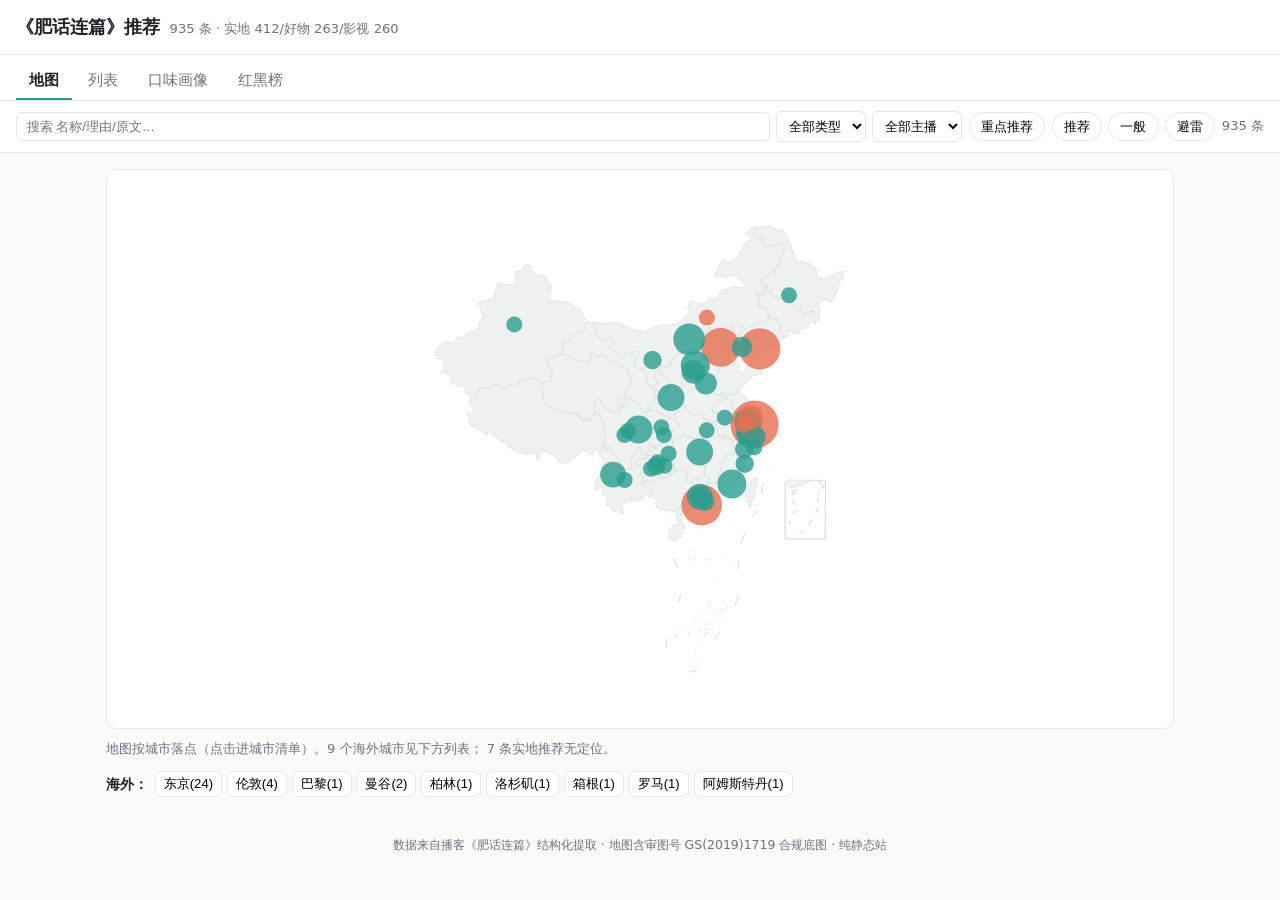
==== web/index.html @ 92eb1fad "fix(web): 本地 vendor echarts/alpine,弃用 CDN(国内网络打不开) 用户经 tailscale 访问报 'echarts is not defined' —— jsd" ====
<!DOCTYPE html>
<html lang="zh-CN">
<head>
  <meta charset="UTF-8" />
  <meta name="viewport" content="width=device-width, initial-scale=1.0" />
  <title>《肥话连篇》推荐地图</title>
  <link rel="stylesheet" href="./styles.css" />
  <!-- 成熟库，本地 vendor（不依赖 CDN，运行时零第三方，国内网络可用）。
       app.js 必须在 Alpine 之前定义 window.feihua，否则 Alpine 自启动的微任务
       会先于 app.js 执行，导致 "feihua is not defined"。 -->
  <script src="./vendor/echarts.min.js" defer></script>
  <script src="./app.js" defer></script>
  <script src="./vendor/alpine.min.js" defer></script>
</head>
<body>
<div id="app" x-data="feihua()" x-init="init()">

  <header class="topbar">
    <h1>《肥话连篇》推荐</h1>
    <span class="sub" x-text="headline"></span>
  </header>

  <!-- 加载/错误态 -->
  <template x-if="loadError">
    <div class="banner err" x-text="loadError"></div>
  </template>

  <nav class="tabs">
    <template x-for="t in tabs" :key="t.k">
      <button :class="{active: tab===t.k}" @click="setTab(t.k)" x-text="t.label"></button>
    </template>
  </nav>

  <!-- 过滤器（跨 tab 共享） -->
  <section class="filters" x-show="!loading">
    <input type="search" placeholder="搜索 名称/理由/原文…" x-model="filters.q" />
    <select x-model="filters.category">
      <option value="">全部类型</option>
      <option value="place">实地</option>
      <option value="product">好物</option>
      <option value="media">影视剧</option>
    </select>
    <select x-model="filters.recommender">
      <option value="">全部主播</option>
      <template x-for="r in recommenders" :key="r"><option :value="r" x-text="r"></option></template>
    </select>
    <template x-for="v in verdicts" :key="v.k">
      <button class="chip" :class="{on: filters.verdicts.includes(v.k)}"
              :style="filters.verdicts.includes(v.k) ? ('background:'+v.color+';border-color:'+v.color) : ''"
              @click="toggleVerdict(v.k)" x-text="v.k"></button>
    </template>
    <button class="chip clear" @click="resetFilters()" x-show="dirty">清空</button>
    <span class="count" x-text="filtered.length + ' 条'"></span>
  </section>

  <main x-show="loading" class="loading">加载中…</main>

  <!-- 地图 -->
  <section x-show="!loading && tab==='map'" class="pane">
    <div id="map" class="echart"></div>
    <p class="note">
      地图按城市落点（点击进城市清单）。<span x-text="overseas.length"></span> 个海外城市见下方列表；
      <span x-text="stats.place_unlocated || 0"></span> 条实地推荐无定位。
    </p>
    <template x-if="overseas.length">
      <div class="overseas">
        <strong>海外：</strong>
        <template x-for="c in overseas" :key="c">
          <button class="citytag" @click="goCity(c)" x-text="c + '(' + cityCount(c) + ')'"></button>
        </template>
      </div>
    </template>
  </section>

  <!-- 列表 -->
  <section x-show="!loading && tab==='list'" class="pane">
    <template x-if="activeCity">
      <div class="cityhead">
        <strong x-text="activeCity"></strong> 的推荐
        <button class="link" @click="goCity('')">← 全部</button>
      </div>
    </template>
    <div class="cards">
      <template x-for="it in filtered" :key="it.id">
        <article class="card" :id="'item-'+it.id" :class="{hot: it.id===route.item, ['v-'+it.verdict]: true}">
          <div class="cardtop">
            <a class="name" :href="shopUrl(it)" target="_blank" rel="noopener noreferrer" x-text="it.name"></a>
            <span class="badge" :style="'background:'+verdictColor(it.verdict)" x-text="it.verdict"></span>
          </div>
          <div class="meta">
            <span x-text="catLabel(it.category)"></span>
            <template x-if="it.display_city"><span>· <a class="link" @click.prevent="goCity(it.display_city)" :href="'#/city/'+encodeURIComponent(it.display_city)" x-text="it.display_city"></a></span></template>
            <template x-if="it.item.category"><span x-text="'· '+it.item.category"></span></template>
            <span x-text="'· '+it.recommender"></span>
            <span class="vol">VOL.<span x-text="String(it.vol).padStart(3,'0')"></span></span>
            <a class="link" :href="'#/item/'+it.id" @click.prevent="goItem(it.id)">链接</a>
          </div>
          <p class="reason" x-text="reasonOf(it)"></p>
          <p class="quote" :class="{warn: it.quote_unverified}" x-text="'「'+(it.item.quote||'')+'」'"></p>
        </article>
      </template>
      <p x-show="!filtered.length" class="empty">没有匹配的推荐。换个筛选试试。</p>
    </div>
  </section>

  <!-- 口味画像 -->
  <section x-show="!loading && tab==='taste'" class="pane">
    <div id="taste" class="echart"></div>
    <div id="tasteVerdict" class="echart small"></div>
  </section>

  <!-- 红黑榜 -->
  <section x-show="!loading && tab==='blacklist'" class="pane">
    <p class="note">避雷 + 一般：别人替你踩过的坑。</p>
    <div class="cards">
      <template x-for="it in blacklist" :key="it.id">
        <article class="card" :class="['v-'+it.verdict]">
          <div class="cardtop">
            <a class="name" :href="shopUrl(it)" target="_blank" rel="noopener noreferrer" x-text="it.name"></a>
            <span class="badge" :style="'background:'+verdictColor(it.verdict)" x-text="it.verdict"></span>
          </div>
          <div class="meta">
            <span x-text="catLabel(it.category)"></span>
            <template x-if="it.display_city"><span x-text="'· '+it.display_city"></span></template>
            <span x-text="'· '+it.recommender"></span>
            <span class="vol">VOL.<span x-text="String(it.vol).padStart(3,'0')"></span></span>
          </div>
          <p class="reason" x-text="reasonOf(it)"></p>
        </article>
      </template>
    </div>
  </section>

  <footer class="foot">
    数据来自播客《肥话连篇》结构化提取 · 地图含审图号 GS(2019)1719 合规底图 · 纯静态站
  </footer>
</div>
</body>
</html>
---- web/styles.css ----
:root{
  --bg:#fafaf8; --card:#fff; --ink:#1f2328; --muted:#6b7280;
  --line:#e5e7eb; --accent:#2a9d8f;
  --v-重点推荐:#1a7f37; --v-推荐:#4caf50; --v-一般:#9e9e9e; --v-避雷:#e53935;
}
*{box-sizing:border-box}
body{margin:0;font-family:-apple-system,"PingFang SC","Microsoft YaHei",system-ui,sans-serif;
  background:var(--bg);color:var(--ink);line-height:1.55}
.topbar{display:flex;align-items:baseline;gap:.6rem;padding:.8rem 1rem;background:var(--card);
  border-bottom:1px solid var(--line);position:sticky;top:0;z-index:10}
.topbar h1{font-size:1.15rem;margin:0}
.topbar .sub{color:var(--muted);font-size:.82rem}
.banner.err{background:#fde8e8;color:#b91c1c;padding:.6rem 1rem;font-size:.85rem}
.tabs{display:flex;gap:.25rem;padding:.5rem 1rem 0;background:var(--card);border-bottom:1px solid var(--line);
  overflow-x:auto}
.tabs button{border:0;background:transparent;padding:.5rem .8rem;cursor:pointer;font-size:.92rem;
  color:var(--muted);border-bottom:2px solid transparent;white-space:nowrap}
.tabs button.active{color:var(--ink);border-bottom-color:var(--accent);font-weight:600}
.filters{display:flex;flex-wrap:wrap;gap:.4rem;align-items:center;padding:.6rem 1rem;background:var(--card);
  border-bottom:1px solid var(--line);position:sticky;top:49px;z-index:9}
.filters input[type=search]{flex:1;min-width:140px;padding:.4rem .6rem;border:1px solid var(--line);border-radius:6px}
.filters select{padding:.4rem .5rem;border:1px solid var(--line);border-radius:6px;background:#fff}
.chip{border:1px solid var(--line);background:#fff;border-radius:999px;padding:.3rem .7rem;cursor:pointer;font-size:.82rem}
.chip.on{color:#fff;border-color:transparent}
.chip.clear{color:var(--muted)}
.count{margin-left:auto;color:var(--muted);font-size:.82rem;white-space:nowrap}
.loading,.empty{padding:2rem 1rem;text-align:center;color:var(--muted)}
.pane{padding:1rem;max-width:1100px;margin:0 auto}
.echart{width:100%;height:560px;background:var(--card);border:1px solid var(--line);border-radius:10px}
.echart.small{height:300px;margin-top:1rem}
.note{color:var(--muted);font-size:.82rem;margin:.6rem 0}
.overseas{font-size:.85rem}
.citytag,.cityhead .link{margin:.15rem;border:1px solid var(--line);background:#fff;border-radius:6px;
  padding:.2rem .5rem;cursor:pointer;font-size:.82rem}
.cityhead{margin-bottom:.6rem}
.cards{display:grid;grid-template-columns:repeat(auto-fill,minmax(280px,1fr));gap:.7rem}
.card{background:var(--card);border:1px solid var(--line);border-left:4px solid var(--line);border-radius:10px;padding:.7rem .8rem}
.card.v-重点推荐{border-left-color:var(--v-重点推荐)} .card.v-推荐{border-left-color:var(--v-推荐)}
.card.v-一般{border-left-color:var(--v-一般)} .card.v-避雷{border-left-color:var(--v-避雷)}
.card.hot{box-shadow:0 0 0 2px var(--accent)}
.cardtop{display:flex;justify-content:space-between;align-items:center;gap:.5rem}
.card .name{font-weight:600;color:var(--ink);text-decoration:none;font-size:1rem}
.card .name:hover{color:var(--accent);text-decoration:underline}
.badge{color:#fff;font-size:.72rem;padding:.1rem .45rem;border-radius:5px;white-space:nowrap}
.meta{font-size:.78rem;color:var(--muted);margin:.35rem 0;display:flex;flex-wrap:wrap;gap:.3rem;align-items:center}
.meta .vol{margin-left:auto}
.link{color:var(--accent);cursor:pointer;text-decoration:none}.link:hover{text-decoration:underline}
.reason{font-size:.86rem;margin:.3rem 0}
.quote{font-size:.8rem;color:var(--muted);margin:.2rem 0 0;border-left:2px solid var(--line);padding-left:.5rem}
.quote.warn::after{content:" ⚠存疑";color:#d97706}
.foot{padding:1.2rem 1rem;text-align:center;color:var(--muted);font-size:.78rem}
@media(max-width:640px){.echart{height:60vh}.filters{top:49px}}
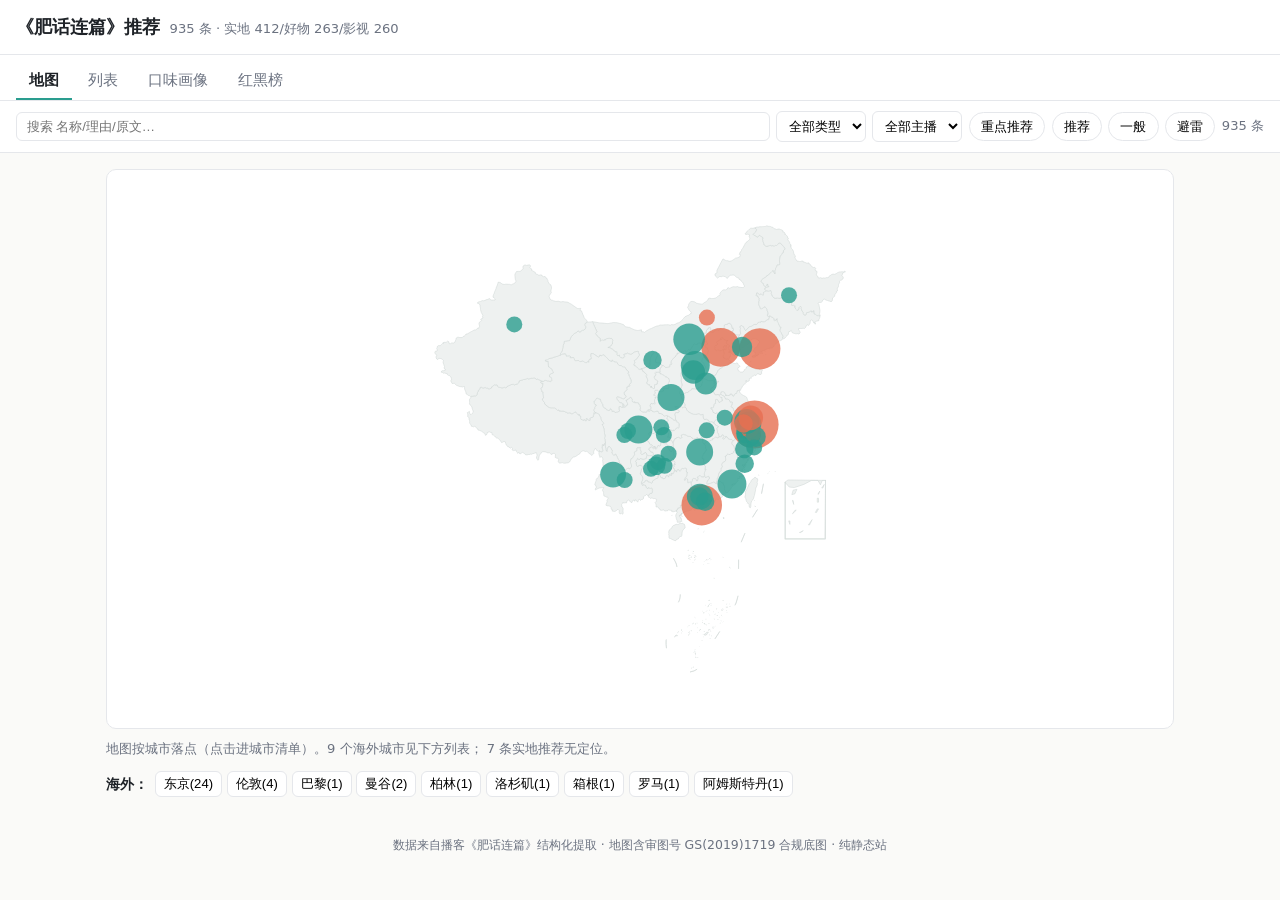
==== commit 6a163eda: "feat(web): 每条推荐挂来源单集小宇宙链接(听原集核实) - 6_aggregate 把 episode.source_url 带入每行 ep_url(935/935 覆盖)。 - 卡片 me" ====
--- a/web/index.html
+++ b/web/index.html
@@ -92,7 +92,8 @@
             <template x-if="it.display_city"><span>· <a class="link" @click.prevent="goCity(it.display_city)" :href="'#/city/'+encodeURIComponent(it.display_city)" x-text="it.display_city"></a></span></template>
             <template x-if="it.item.category"><span x-text="'· '+it.item.category"></span></template>
             <span x-text="'· '+it.recommender"></span>
-            <span class="vol">VOL.<span x-text="String(it.vol).padStart(3,'0')"></span></span>
+            <a class="link vol" :href="it.ep_url" target="_blank" rel="noopener noreferrer"
+               title="去小宇宙听这集原话" x-text="'🎧 VOL.'+String(it.vol).padStart(3,'0')"></a>
             <a class="link" :href="'#/item/'+it.id" @click.prevent="goItem(it.id)">链接</a>
           </div>
           <p class="reason" x-text="reasonOf(it)"></p>
@@ -123,7 +124,8 @@
             <span x-text="catLabel(it.category)"></span>
             <template x-if="it.display_city"><span x-text="'· '+it.display_city"></span></template>
             <span x-text="'· '+it.recommender"></span>
-            <span class="vol">VOL.<span x-text="String(it.vol).padStart(3,'0')"></span></span>
+            <a class="link vol" :href="it.ep_url" target="_blank" rel="noopener noreferrer"
+               title="去小宇宙听这集原话" x-text="'🎧 VOL.'+String(it.vol).padStart(3,'0')"></a>
           </div>
           <p class="reason" x-text="reasonOf(it)"></p>
         </article>
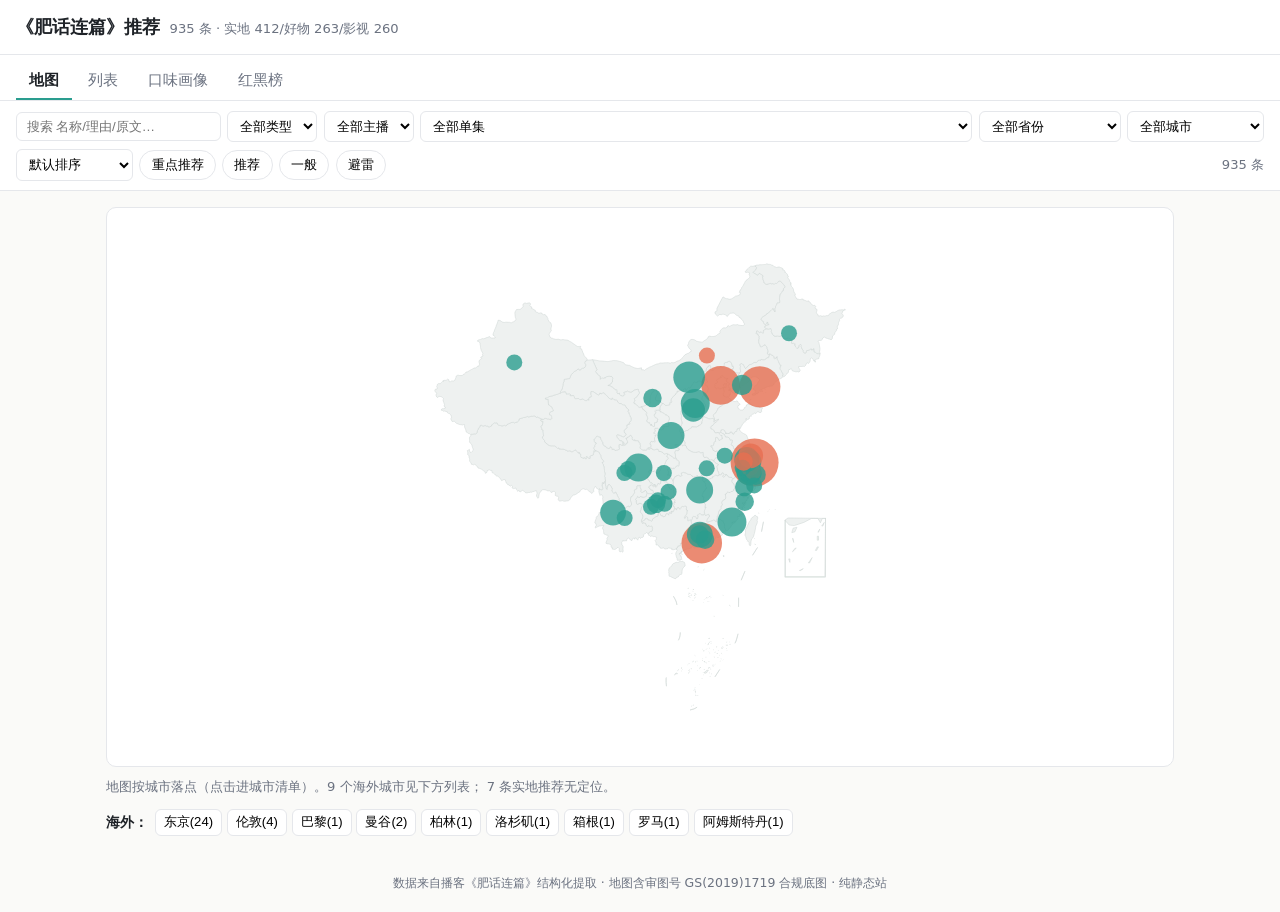
==== commit 34a10582: "feat(web): 单集/省份/城市筛选 + 排序 + 状态可见性与空态 新增: - 筛选:按单集(VOL+标题)、省份、城市(城市选项随省份收窄)。 - 排序:集数 新→旧 / 旧→新。 - 状态" ====
--- a/web/index.html
+++ b/web/index.html
@@ -44,20 +44,59 @@
       <option value="">全部主播</option>
       <template x-for="r in recommenders" :key="r"><option :value="r" x-text="r"></option></template>
     </select>
+    <select x-model="filters.vol" title="按单集筛选">
+      <option value="">全部单集</option>
+      <template x-for="e in episodes" :key="e.vol">
+        <option :value="e.vol" x-text="'VOL.'+String(e.vol).padStart(3,'0')+'  '+e.title"></option>
+      </template>
+    </select>
+    <select x-model="filters.province" title="按省份筛选（仅实地）">
+      <option value="">全部省份</option>
+      <template x-for="p in provinces" :key="p"><option :value="p" x-text="p"></option></template>
+    </select>
+    <select x-model="filters.city" title="按城市筛选（仅实地）">
+      <option value="">全部城市</option>
+      <template x-for="c in cities" :key="c"><option :value="c" x-text="c+'（'+cityCount(c)+'）'"></option></template>
+    </select>
+    <select x-model="filters.sort" title="排序">
+      <option value="">默认排序</option>
+      <option value="vol-desc">集数：新→旧</option>
+      <option value="vol-asc">集数：旧→新</option>
+    </select>
     <template x-for="v in verdicts" :key="v.k">
       <button class="chip" :class="{on: filters.verdicts.includes(v.k)}"
               :style="filters.verdicts.includes(v.k) ? ('background:'+v.color+';border-color:'+v.color) : ''"
               @click="toggleVerdict(v.k)" x-text="v.k"></button>
     </template>
-    <button class="chip clear" @click="resetFilters()" x-show="dirty">清空</button>
+    <button class="chip clear" @click="resetFilters()" x-show="dirty">清空全部</button>
     <span class="count" x-text="filtered.length + ' 条'"></span>
+  </section>
+
+  <!-- 当前生效筛选：跨 tab 常驻，逐个可移除，让用户随时看清状态、随时回退 -->
+  <section class="activebar" x-show="!loading && activeFilters.length" x-cloak>
+    <span class="lbl">筛选中：</span>
+    <template x-for="a in activeFilters" :key="a.k">
+      <button class="fchip" @click="clearFilter(a.k)"><span x-text="a.label"></span> ✕</button>
+    </template>
+    <button class="fchip reset" @click="resetFilters()">清空全部</button>
   </section>
 
   <main x-show="loading" class="loading">加载中…</main>
 
   <!-- 地图 -->
   <section x-show="!loading && tab==='map'" class="pane">
-    <div id="map" class="echart"></div>
+    <div class="mapwrap">
+      <div id="map" class="echart"></div>
+      <!-- 空状态：当前筛选下没有可落点城市时给解释，而不是一张空地图 -->
+      <div class="mapempty" x-show="mapCityCount===0" x-cloak>
+        <p>当前筛选下没有可在地图显示的城市。</p>
+        <p class="hint" x-show="filters.city">「<span x-text="filters.city"></span>」可能是海外城市或无坐标 —— 切到「列表」看它的推荐，或清空筛选。</p>
+        <div class="acts">
+          <button class="link" @click="tab='list'">看列表 →</button>
+          <button class="link" @click="resetFilters()" x-show="dirty">清空筛选</button>
+        </div>
+      </div>
+    </div>
     <p class="note">
       地图按城市落点（点击进城市清单）。<span x-text="overseas.length"></span> 个海外城市见下方列表；
       <span x-text="stats.place_unlocated || 0"></span> 条实地推荐无定位。
@@ -76,8 +115,8 @@
   <section x-show="!loading && tab==='list'" class="pane">
     <template x-if="activeCity">
       <div class="cityhead">
-        <strong x-text="activeCity"></strong> 的推荐
-        <button class="link" @click="goCity('')">← 全部</button>
+        <button class="link back" @click="clearFilter('city')">← 返回全部</button>
+        <strong x-text="activeCity"></strong> 的推荐（<span x-text="filtered.length"></span> 条）
       </div>
     </template>
     <div class="cards">
--- a/web/styles.css
+++ b/web/styles.css
@@ -24,6 +24,20 @@
 .chip.on{color:#fff;border-color:transparent}
 .chip.clear{color:var(--muted)}
 .count{margin-left:auto;color:var(--muted);font-size:.82rem;white-space:nowrap}
+[x-cloak]{display:none!important}
+.activebar{display:flex;flex-wrap:wrap;gap:.4rem;align-items:center;padding:.5rem 1rem;
+  background:#f0f7f5;border-bottom:1px solid var(--line);font-size:.82rem}
+.activebar .lbl{color:var(--muted)}
+.fchip{border:1px solid var(--accent);background:#fff;color:var(--accent);border-radius:999px;
+  padding:.2rem .6rem;cursor:pointer;font-size:.8rem}
+.fchip:hover{background:var(--accent);color:#fff}
+.fchip.reset{border-color:var(--muted);color:var(--muted)}
+.mapwrap{position:relative}
+.mapempty{position:absolute;inset:0;display:flex;flex-direction:column;justify-content:center;
+  align-items:center;text-align:center;gap:.4rem;background:rgba(250,250,248,.92);border-radius:10px;padding:1rem}
+.mapempty .hint{color:var(--muted);font-size:.85rem;max-width:30rem}
+.mapempty .acts{display:flex;gap:1rem;margin-top:.4rem}
+.cityhead .back{font-weight:600}
 .loading,.empty{padding:2rem 1rem;text-align:center;color:var(--muted)}
 .pane{padding:1rem;max-width:1100px;margin:0 auto}
 .echart{width:100%;height:560px;background:var(--card);border:1px solid var(--line);border-radius:10px}
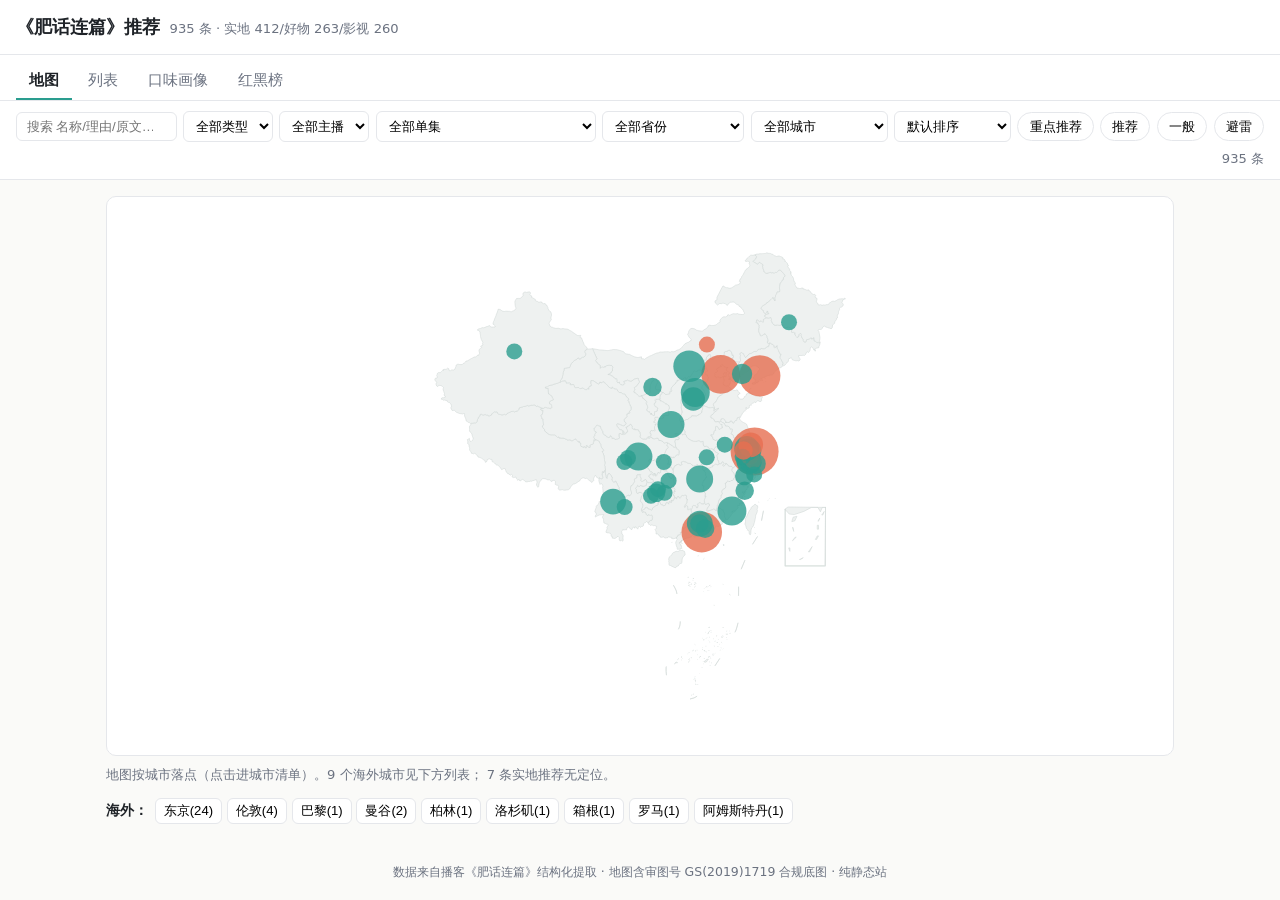
==== commit 49964fc5: "fix(web): 单集下拉去重 VOL 前缀 + 限宽,不再撑变形 ep_title 已含 VOL.NNN 前缀,直接用标题(此前重复成 'VOL.001 VOL.001：…')。 筛选下拉统一限宽" ====
--- a/web/index.html
+++ b/web/index.html
@@ -44,10 +44,10 @@
       <option value="">全部主播</option>
       <template x-for="r in recommenders" :key="r"><option :value="r" x-text="r"></option></template>
     </select>
-    <select x-model="filters.vol" title="按单集筛选">
+    <select class="wide" x-model="filters.vol" title="按单集筛选">
       <option value="">全部单集</option>
       <template x-for="e in episodes" :key="e.vol">
-        <option :value="e.vol" x-text="'VOL.'+String(e.vol).padStart(3,'0')+'  '+e.title"></option>
+        <option :value="e.vol" x-text="e.title || ('VOL.'+String(e.vol).padStart(3,'0'))"></option>
       </template>
     </select>
     <select x-model="filters.province" title="按省份筛选（仅实地）">
--- a/web/styles.css
+++ b/web/styles.css
@@ -19,7 +19,9 @@
 .filters{display:flex;flex-wrap:wrap;gap:.4rem;align-items:center;padding:.6rem 1rem;background:var(--card);
   border-bottom:1px solid var(--line);position:sticky;top:49px;z-index:9}
 .filters input[type=search]{flex:1;min-width:140px;padding:.4rem .6rem;border:1px solid var(--line);border-radius:6px}
-.filters select{padding:.4rem .5rem;border:1px solid var(--line);border-radius:6px;background:#fff}
+.filters select{padding:.4rem .5rem;border:1px solid var(--line);border-radius:6px;background:#fff;
+  max-width:160px}
+.filters select.wide{max-width:220px}
 .chip{border:1px solid var(--line);background:#fff;border-radius:999px;padding:.3rem .7rem;cursor:pointer;font-size:.82rem}
 .chip.on{color:#fff;border-color:transparent}
 .chip.clear{color:var(--muted)}
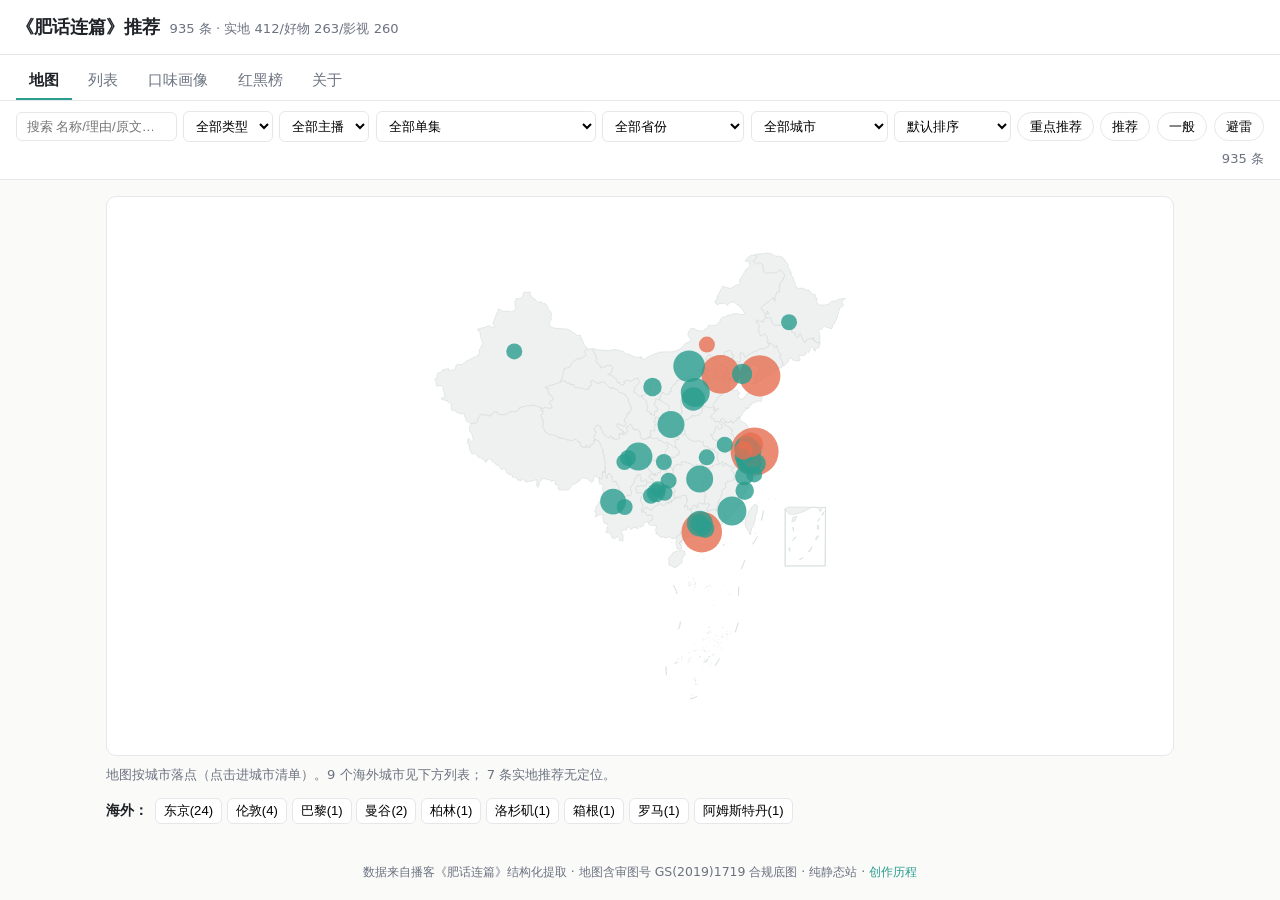
==== commit 81258e99: "feat(web): 加「关于」页(创作历程) + 链接微信手记/源码 新增 关于 tab:精炼版创作历程(转录→提取→地图三步、原文反查、 合规底图),底部按钮跳完整微信公众号文章与 GitHub " ====
--- a/web/index.html
+++ b/web/index.html
@@ -31,8 +31,8 @@
     </template>
   </nav>
 
-  <!-- 过滤器（跨 tab 共享） -->
-  <section class="filters" x-show="!loading">
+  <!-- 过滤器（跨 tab 共享；关于页不适用） -->
+  <section class="filters" x-show="!loading && tab!=='about'">
     <input type="search" placeholder="搜索 名称/理由/原文…" x-model="filters.q" />
     <select x-model="filters.category">
       <option value="">全部类型</option>
@@ -73,7 +73,7 @@
   </section>
 
   <!-- 当前生效筛选：跨 tab 常驻，逐个可移除，让用户随时看清状态、随时回退 -->
-  <section class="activebar" x-show="!loading && activeFilters.length" x-cloak>
+  <section class="activebar" x-show="!loading && tab!=='about' && activeFilters.length" x-cloak>
     <span class="lbl">筛选中：</span>
     <template x-for="a in activeFilters" :key="a.k">
       <button class="fchip" @click="clearFilter(a.k)"><span x-text="a.label"></span> ✕</button>
@@ -172,8 +172,30 @@
     </div>
   </section>
 
+  <!-- 关于 / 创作历程 -->
+  <section x-show="!loading && tab==='about'" class="pane" x-cloak>
+    <article class="about">
+      <h2>关于本站 · 创作历程</h2>
+      <p>这是把播客《肥话连篇》全部 <strong>234 期</strong>里的 <strong>935 条推荐</strong>聚成的一张可查、可逛的地图。缘起很简单:听播客时主播常推荐些东西——某个城市的馆子、在追的剧、顺手的小物件,当下记一句"回头试试",事后却无从检索(音频里的文本搜不到)。于是干脆让手头的工具自己长出了个解法。</p>
+
+      <h3>怎么做出来的</h3>
+      <ol>
+        <li><strong>把声音变成字。</strong>先抓下全部 234 期链接(小宇宙网页端默认只显示最近 10 集,得专门抓历史列表),提交到自建的音视频转录服务,得到<strong>区分说话人、经 LLM 校对</strong>的文字稿。ASR 常把主播名写错,额外做了一步人名归一。</li>
+        <li><strong>把字变成结构化数据。</strong>用 Claude Code 的 Workflow 对 234 篇稿子跑同一套提取逻辑(Sonnet,约 8 并发,三四十分钟跑完),抠出"推荐了什么"——实地 / 好物 / 影视剧,各有统一字段。每条都做了<strong>原文反查</strong>:确认不是模型编的,也能跳回原话听上下文。</li>
+        <li><strong>把数据变成地图。</strong>城市级聚合落点;具体店铺点一下店名跳高德搜索,精确定位甩给高德。底图特意用了<strong>带审图号的合规版本</strong>。整个可视化部署在 Cloudflare 上。</li>
+      </ol>
+
+      <p class="about-links">
+        <a href="https://mp.weixin.qq.com/s/Tq0S-camUlp_OQULdtn5Ew" target="_blank" rel="noopener noreferrer">📖 阅读完整创作手记（微信公众号）</a>
+        <a href="https://github.com/zj1123581321/podcast-insights" target="_blank" rel="noopener noreferrer">💻 源码（GitHub）</a>
+      </p>
+      <p class="about-byline">作者:张立行 · 数据来自播客《肥话连篇》</p>
+    </article>
+  </section>
+
   <footer class="foot">
     数据来自播客《肥话连篇》结构化提取 · 地图含审图号 GS(2019)1719 合规底图 · 纯静态站
+    · <a href="#" @click.prevent="tab='about'" class="link">创作历程</a>
   </footer>
 </div>
 </body>
--- a/web/styles.css
+++ b/web/styles.css
@@ -64,5 +64,18 @@
 .reason{font-size:.86rem;margin:.3rem 0}
 .quote{font-size:.8rem;color:var(--muted);margin:.2rem 0 0;border-left:2px solid var(--line);padding-left:.5rem}
 .quote.warn::after{content:" ⚠存疑";color:#d97706}
+.about{max-width:720px;margin:0 auto;background:var(--card);border:1px solid var(--line);
+  border-radius:12px;padding:1.4rem 1.6rem;line-height:1.75}
+.about h2{margin:.2rem 0 .8rem;font-size:1.3rem}
+.about h3{margin:1.3rem 0 .5rem;font-size:1.05rem;color:var(--accent)}
+.about p{margin:.6rem 0;color:#374151}
+.about ol{margin:.4rem 0;padding-left:1.3rem}
+.about ol li{margin:.55rem 0}
+.about-links{display:flex;flex-wrap:wrap;gap:.8rem;margin-top:1.2rem!important}
+.about-links a{display:inline-block;padding:.45rem .9rem;border:1px solid var(--accent);
+  border-radius:8px;color:var(--accent);text-decoration:none;font-size:.9rem}
+.about-links a:hover{background:var(--accent);color:#fff}
+.about-byline{color:var(--muted);font-size:.82rem;margin-top:1rem!important}
 .foot{padding:1.2rem 1rem;text-align:center;color:var(--muted);font-size:.78rem}
+.foot .link{color:var(--accent)}
 @media(max-width:640px){.echart{height:60vh}.filters{top:49px}}
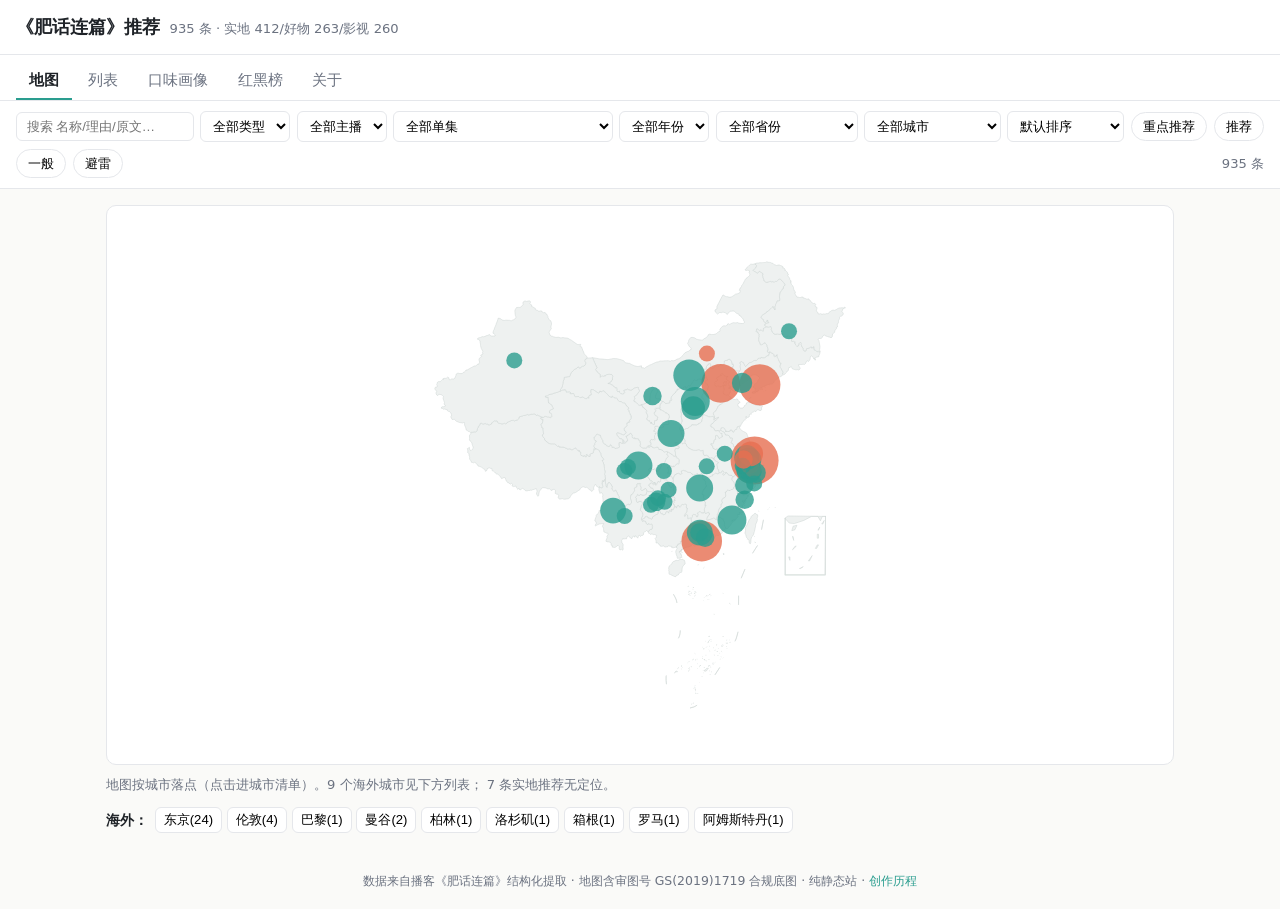
==== commit 9fbc0c27: "feat(web): 日期维度 + 单集描述上站 - 年份筛选 + 日期排序(新→旧/旧→新);卡片显示发布日期 - 按单集筛选时顶部 banner 展示该集发布日期 + 作者手写简介 - 口味画像页" ====
--- a/web/index.html
+++ b/web/index.html
@@ -50,6 +50,10 @@
         <option :value="e.vol" x-text="e.title || ('VOL.'+String(e.vol).padStart(3,'0'))"></option>
       </template>
     </select>
+    <select x-model="filters.year" title="按发布年份筛选">
+      <option value="">全部年份</option>
+      <template x-for="y in years" :key="y"><option :value="y" x-text="y+' 年'"></option></template>
+    </select>
     <select x-model="filters.province" title="按省份筛选（仅实地）">
       <option value="">全部省份</option>
       <template x-for="p in provinces" :key="p"><option :value="p" x-text="p"></option></template>
@@ -62,6 +66,8 @@
       <option value="">默认排序</option>
       <option value="vol-desc">集数：新→旧</option>
       <option value="vol-asc">集数：旧→新</option>
+      <option value="date-desc">日期：新→旧</option>
+      <option value="date-asc">日期：旧→新</option>
     </select>
     <template x-for="v in verdicts" :key="v.k">
       <button class="chip" :class="{on: filters.verdicts.includes(v.k)}"
@@ -113,6 +119,18 @@
 
   <!-- 列表 -->
   <section x-show="!loading && tab==='list'" class="pane">
+    <!-- 单集背景：按单集筛选时，展示该集发布日期 + 作者手写简介，给推荐补上下文 -->
+    <template x-if="activeEpisode">
+      <div class="epbanner">
+        <div class="epbanner-head">
+          <strong x-text="activeEpisode.title"></strong>
+          <span class="epdate" x-show="activeEpisode.pub_date" x-text="activeEpisode.pub_date"></span>
+          <a class="link" :href="activeEpisode.ep_url" target="_blank" rel="noopener noreferrer"
+             x-show="activeEpisode.ep_url">🎧 听这集</a>
+        </div>
+        <p class="epdesc" x-show="activeEpisode.description" x-text="activeEpisode.description"></p>
+      </div>
+    </template>
     <template x-if="activeCity">
       <div class="cityhead">
         <button class="link back" @click="clearFilter('city')">← 返回全部</button>
@@ -131,6 +149,7 @@
             <template x-if="it.display_city"><span>· <a class="link" @click.prevent="goCity(it.display_city)" :href="'#/city/'+encodeURIComponent(it.display_city)" x-text="it.display_city"></a></span></template>
             <template x-if="it.item.category"><span x-text="'· '+it.item.category"></span></template>
             <span x-text="'· '+it.recommender"></span>
+            <template x-if="it.pub_date"><span class="muted" x-text="'· '+it.pub_date"></span></template>
             <a class="link vol" :href="it.ep_url" target="_blank" rel="noopener noreferrer"
                title="去小宇宙听这集原话" x-text="'🎧 VOL.'+String(it.vol).padStart(3,'0')"></a>
             <a class="link" :href="'#/item/'+it.id" @click.prevent="goItem(it.id)">链接</a>
@@ -146,6 +165,7 @@
   <!-- 口味画像 -->
   <section x-show="!loading && tab==='taste'" class="pane">
     <div id="taste" class="echart"></div>
+    <div id="tasteTimeline" class="echart small"></div>
     <div id="tasteVerdict" class="echart small"></div>
   </section>
 
--- a/web/styles.css
+++ b/web/styles.css
@@ -49,6 +49,12 @@
 .citytag,.cityhead .link{margin:.15rem;border:1px solid var(--line);background:#fff;border-radius:6px;
   padding:.2rem .5rem;cursor:pointer;font-size:.82rem}
 .cityhead{margin-bottom:.6rem}
+.muted{color:var(--muted)}
+.epbanner{background:#f0f7f5;border:1px solid var(--line);border-radius:10px;padding:.7rem .9rem;margin-bottom:.8rem}
+.epbanner-head{display:flex;flex-wrap:wrap;align-items:baseline;gap:.6rem}
+.epbanner-head strong{font-size:1rem}
+.epbanner .epdate{color:var(--muted);font-size:.82rem}
+.epbanner .epdesc{margin:.5rem 0 0;font-size:.86rem;color:#374151;line-height:1.7}
 .cards{display:grid;grid-template-columns:repeat(auto-fill,minmax(280px,1fr));gap:.7rem}
 .card{background:var(--card);border:1px solid var(--line);border-left:4px solid var(--line);border-radius:10px;padding:.7rem .8rem}
 .card.v-重点推荐{border-left-color:var(--v-重点推荐)} .card.v-推荐{border-left-color:var(--v-推荐)}
